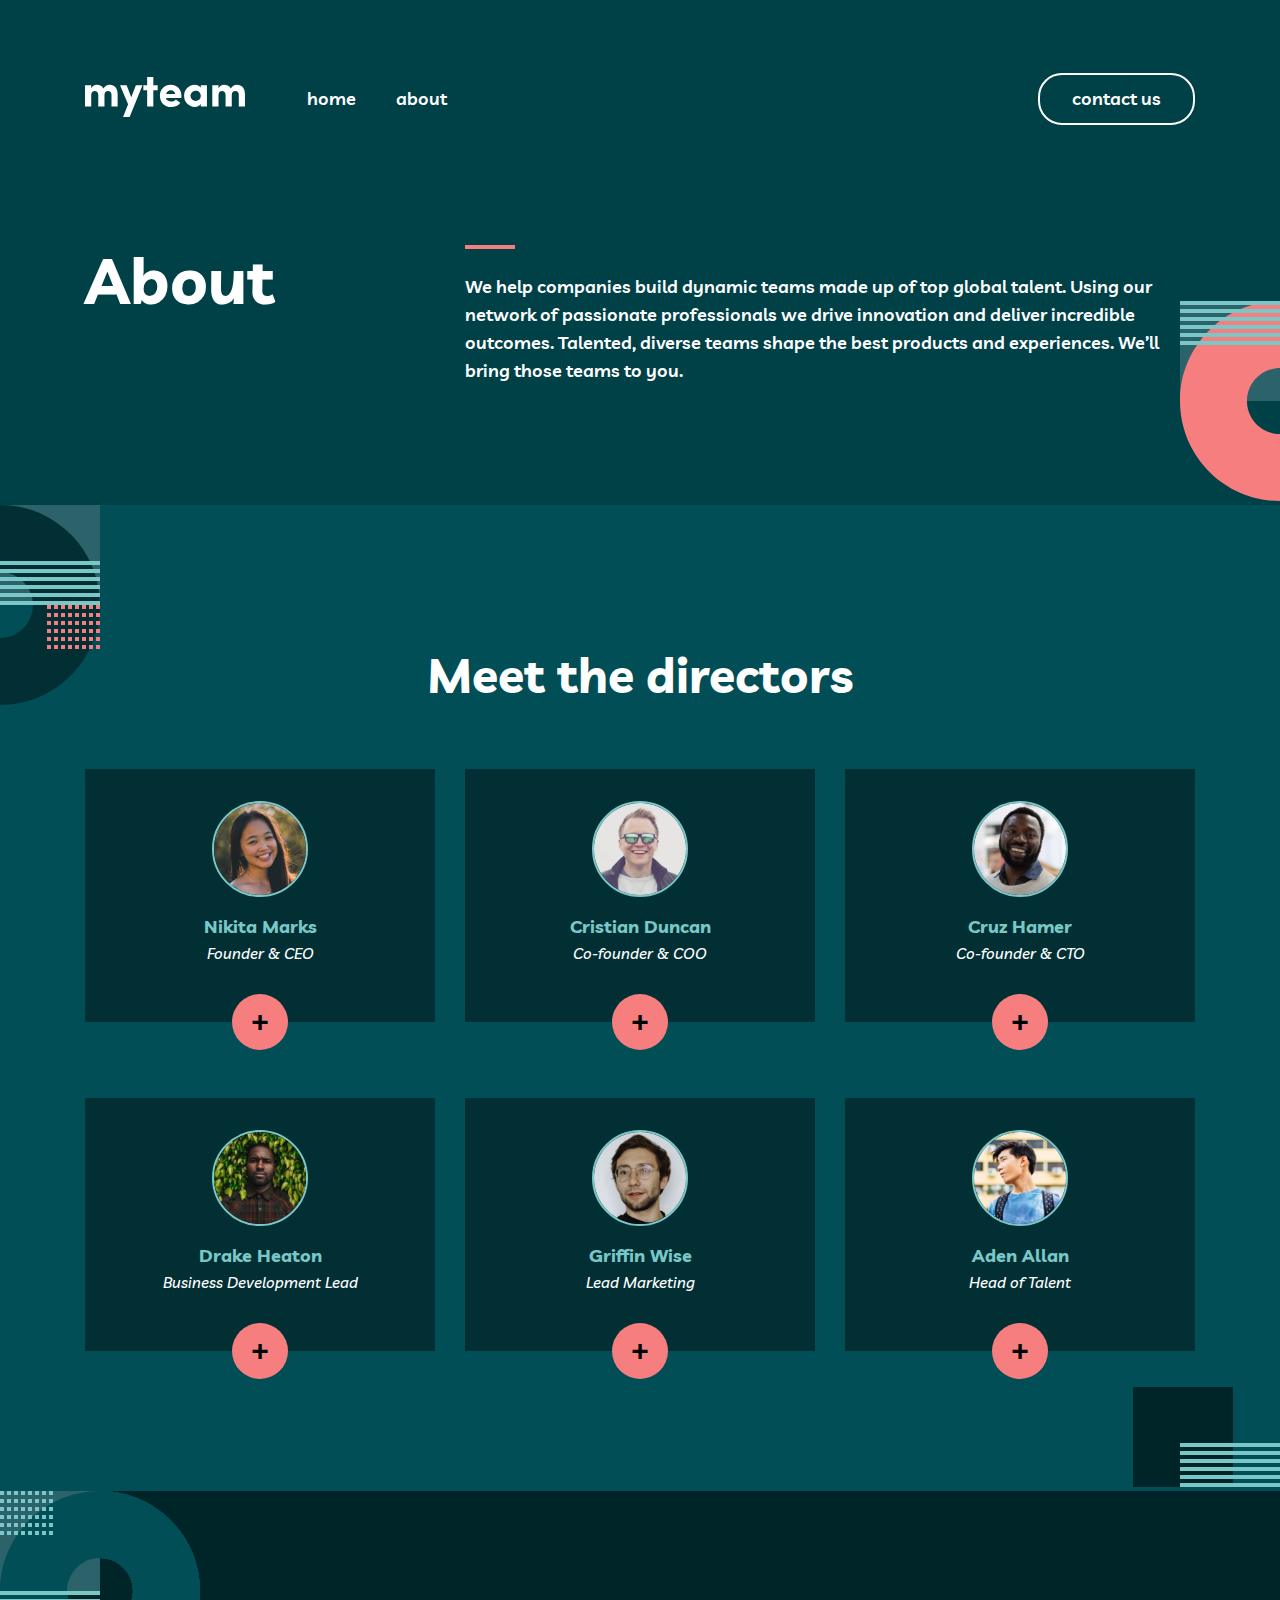
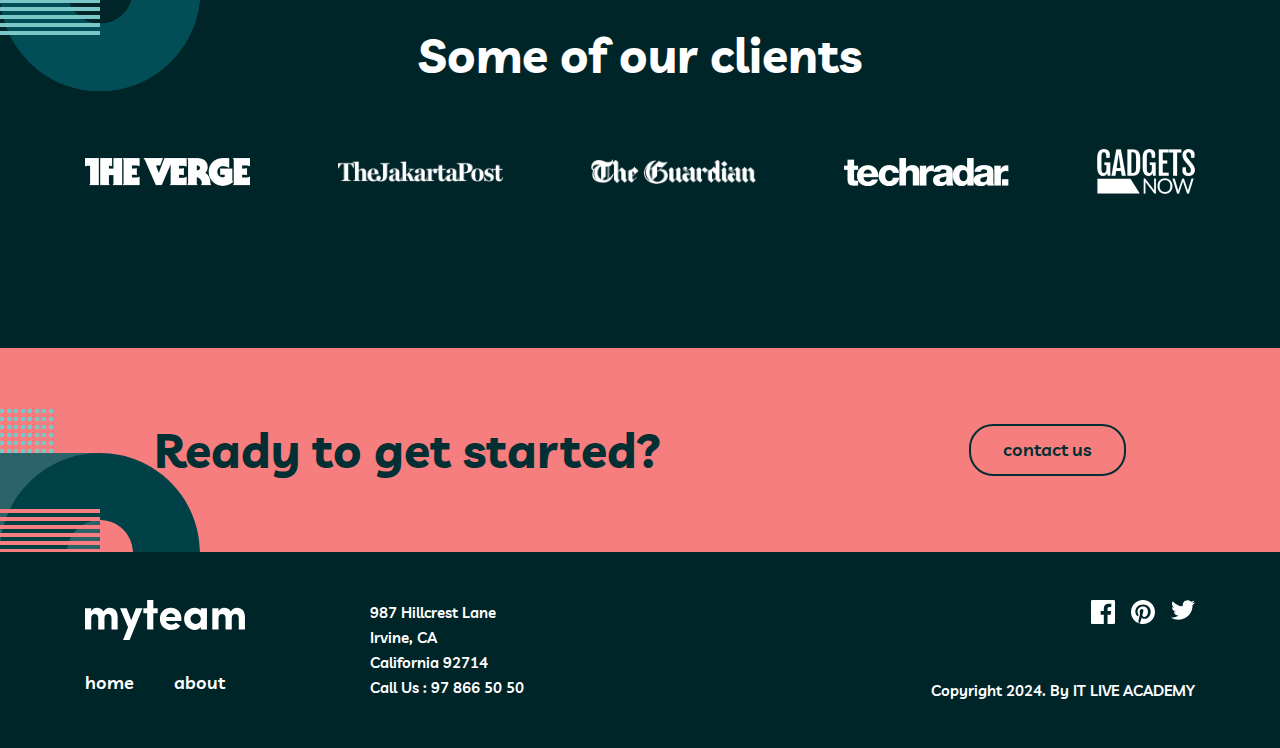
==== about.html @ 16554237 "first commit" ====
<!DOCTYPE html>
<html lang="en">
<head>
  <meta charset="UTF-8">
  <meta name="viewport" content="width=device-width, initial-scale=1.0">

  <link rel="icon" type="image/png" sizes="32x32" href="./img/favicon-32x32.png">
  <!-- link bootstrap  -->
  <link rel="stylesheet" href="./libs/bootstrap-5.2.3-dist/css/bootstrap.min.css">
  <title>About Page | myteam website </title>
    <!-- links main.css file -->
    <link rel="stylesheet" href="./css/main.css">
    <link rel="stylesheet" href="./css/madia.css">
</head>
<body>

     <!-- SITE-HEADER -->
  <div class="site-header-hero">
    <header class="site-header header">
      <div class="container d-flex">
        <a href="#!" class="site-header__logo logo">
          <img src="./img/logo.svg" alt="Site-logo" class="logo-image">
        </a>

        <div class="site-menu__bar">
          <sapn class="site-menu__line"></sapn>
        </div>

        <nav class="header-nav nav">
          <ul class="nav-list">
            <li class="nav-item">
              <a href="./index.html" class="nav-link">home</a>
            </li>
            <li class="nav-item">
              <a href="./about.html" class="nav-link">about</a>
            </li>
          </ul>
          <a href="./contact.html" class="site-header__link contact-us primary-btn">contact us</a>
        </nav>
      </div>
    </header>
    
   
  </div>
  <!-- SITE-HEADER -->

  <!-- about-section -->
  <section class="about">
    <div class="about-companies">
      <div class="container">
        <div class="about-content">
          <h1 class="about-title">About</h1>
          <p class="about-desc">We help companies build dynamic teams made up of top global talent. Using our network of passionate professionals we drive innovation and deliver incredible outcomes. Talented, diverse teams shape the best products and experiences. We’ll bring those teams to you.</p>
        </div>
      </div>
    </div>

    <div class="about-team team">
      <div class="container">
        <h2 class="team-title">Meet the directors</h2>
        <div class="team-cards">

          <div class="team-card">
            <div class="team-ava">
              <img src="./img/avatar-nikita.jpg" alt="Founder CEO" class="team-ava__image">
            </div>
            <h4 class="team-person__name">Nikita Marks</h4>
            <span class="team-person__job">Founder & CEO</span>
            <button class="team-about__more">+</button>

            <div class="team-card__content">
              <h4 class="team-person__name">Nikita Marks</h4>
              <p class="team-person__desc">“Empowered teams create truly amazing products. Set the north star and let them follow it.”</p>
              <ul class="team-person__social ">
                <a href="#!" class="social-link">
                  <svg xmlns="http://www.w3.org/2000/svg" width="24" height="20" viewBox="0 0 24 20" fill="none">
                    <path d="M24 2.309C23.117 2.701 22.168 2.965 21.172 3.084C22.189 2.475 22.97 1.51 23.337 0.36C22.386 0.924 21.332 1.334 20.21 1.555C19.313 0.598 18.032 0 16.616 0C13.437 0 11.101 2.966 11.819 6.045C7.728 5.84 4.1 3.88 1.671 0.901C0.381 3.114 1.002 6.009 3.194 7.475C2.388 7.449 1.628 7.228 0.965 6.859C0.911 9.14 2.546 11.274 4.914 11.749C4.221 11.937 3.462 11.981 2.69 11.833C3.316 13.789 5.134 15.212 7.29 15.252C5.22 16.875 2.612 17.6 0 17.292C2.179 18.689 4.768 19.504 7.548 19.504C16.69 19.504 21.855 11.783 21.543 4.858C22.505 4.163 23.34 3.296 24 2.309Z" fill="currentColor"/>
                    </svg>
                </a>
                <a href="#!" class="social-link">
                  <svg xmlns="http://www.w3.org/2000/svg" width="20" height="20" viewBox="0 0 20 20" fill="none">
                    <path fill-rule="evenodd" clip-rule="evenodd" d="M2 0H18C19.1 0 20 0.9 20 2V18C20 19.1 19.1 20 18 20H2C0.9 20 0 19.1 0 18V2C0 0.9 0.9 0 2 0ZM6 17V8H3V17H6ZM4.5 6.3C3.5 6.3 2.7 5.5 2.7 4.5C2.7 3.5 3.5 2.7 4.5 2.7C5.5 2.7 6.3 3.5 6.3 4.5C6.3 5.5 5.5 6.3 4.5 6.3ZM14 17H17V11.3C17 9.4 15.4 7.8 13.5 7.8C12.6 7.8 11.5 8.4 11 9.2V8H8V17H11V11.7C11 10.9 11.7 10.2 12.5 10.2C13.3 10.2 14 10.9 14 11.7V17Z" fill="currentColor"/>
                    </svg>
                </a>
              </ul>
            </div>
          </div>

          <div class="team-card">
            <div class="team-ava">
              <img src="./img/avatar-christian.jpg" alt="Co-founder & COO" class="team-ava__image">
            </div>
            <h4 class="team-person__name">Cristian Duncan</h4>
            <span class="team-person__job">Co-founder & COO</span>
            <button class="team-about__more">+</button>

            <div class="team-card__content">
              <h4 class="team-person__name">Cristian Duncan</h4>
              <p class="team-person__desc">“Empowered teams create truly amazing products. Set the north star and let them follow it.”</p>
              <ul class="team-person__social ">
                <a href="#!" class="social-link">
                  <svg xmlns="http://www.w3.org/2000/svg" width="24" height="20" viewBox="0 0 24 20" fill="none">
                    <path d="M24 2.309C23.117 2.701 22.168 2.965 21.172 3.084C22.189 2.475 22.97 1.51 23.337 0.36C22.386 0.924 21.332 1.334 20.21 1.555C19.313 0.598 18.032 0 16.616 0C13.437 0 11.101 2.966 11.819 6.045C7.728 5.84 4.1 3.88 1.671 0.901C0.381 3.114 1.002 6.009 3.194 7.475C2.388 7.449 1.628 7.228 0.965 6.859C0.911 9.14 2.546 11.274 4.914 11.749C4.221 11.937 3.462 11.981 2.69 11.833C3.316 13.789 5.134 15.212 7.29 15.252C5.22 16.875 2.612 17.6 0 17.292C2.179 18.689 4.768 19.504 7.548 19.504C16.69 19.504 21.855 11.783 21.543 4.858C22.505 4.163 23.34 3.296 24 2.309Z" fill="currentColor"/>
                    </svg>
                </a>
                <a href="#!" class="social-link">
                  <svg xmlns="http://www.w3.org/2000/svg" width="20" height="20" viewBox="0 0 20 20" fill="none">
                    <path fill-rule="evenodd" clip-rule="evenodd" d="M2 0H18C19.1 0 20 0.9 20 2V18C20 19.1 19.1 20 18 20H2C0.9 20 0 19.1 0 18V2C0 0.9 0.9 0 2 0ZM6 17V8H3V17H6ZM4.5 6.3C3.5 6.3 2.7 5.5 2.7 4.5C2.7 3.5 3.5 2.7 4.5 2.7C5.5 2.7 6.3 3.5 6.3 4.5C6.3 5.5 5.5 6.3 4.5 6.3ZM14 17H17V11.3C17 9.4 15.4 7.8 13.5 7.8C12.6 7.8 11.5 8.4 11 9.2V8H8V17H11V11.7C11 10.9 11.7 10.2 12.5 10.2C13.3 10.2 14 10.9 14 11.7V17Z" fill="currentColor"/>
                    </svg>
                </a>
              </ul>
            </div>
          </div>

          <div class="team-card">
            <div class="team-ava">
              <img src="./img/avatar-cruz.jpg" alt="Co-founder & CTO" class="team-ava__image">
            </div>
            <h4 class="team-person__name">Cruz Hamer</h4>
            <span class="team-person__job">Co-founder & CTO</span>
            <button class="team-about__more">+</button>

            <div class="team-card__content">
              <h4 class="team-person__name">Cruz Hamer</h4>
              <p class="team-person__desc">“Empowered teams create truly amazing products. Set the north star and let them follow it.”</p>
              <ul class="team-person__social">
                <a href="#!" class="social-link">
                  <svg xmlns="http://www.w3.org/2000/svg" width="24" height="20" viewBox="0 0 24 20" fill="none">
                    <path d="M24 2.309C23.117 2.701 22.168 2.965 21.172 3.084C22.189 2.475 22.97 1.51 23.337 0.36C22.386 0.924 21.332 1.334 20.21 1.555C19.313 0.598 18.032 0 16.616 0C13.437 0 11.101 2.966 11.819 6.045C7.728 5.84 4.1 3.88 1.671 0.901C0.381 3.114 1.002 6.009 3.194 7.475C2.388 7.449 1.628 7.228 0.965 6.859C0.911 9.14 2.546 11.274 4.914 11.749C4.221 11.937 3.462 11.981 2.69 11.833C3.316 13.789 5.134 15.212 7.29 15.252C5.22 16.875 2.612 17.6 0 17.292C2.179 18.689 4.768 19.504 7.548 19.504C16.69 19.504 21.855 11.783 21.543 4.858C22.505 4.163 23.34 3.296 24 2.309Z" fill="currentColor"/>
                    </svg>
                </a>
                <a href="#!" class="social-link">
                  <svg xmlns="http://www.w3.org/2000/svg" width="20" height="20" viewBox="0 0 20 20" fill="none">
                    <path fill-rule="evenodd" clip-rule="evenodd" d="M2 0H18C19.1 0 20 0.9 20 2V18C20 19.1 19.1 20 18 20H2C0.9 20 0 19.1 0 18V2C0 0.9 0.9 0 2 0ZM6 17V8H3V17H6ZM4.5 6.3C3.5 6.3 2.7 5.5 2.7 4.5C2.7 3.5 3.5 2.7 4.5 2.7C5.5 2.7 6.3 3.5 6.3 4.5C6.3 5.5 5.5 6.3 4.5 6.3ZM14 17H17V11.3C17 9.4 15.4 7.8 13.5 7.8C12.6 7.8 11.5 8.4 11 9.2V8H8V17H11V11.7C11 10.9 11.7 10.2 12.5 10.2C13.3 10.2 14 10.9 14 11.7V17Z" fill="currentColor"/>
                    </svg>
                </a>
              </ul>
            </div>
          </div>

          <div class="team-card">
            <div class="team-ava">
              <img src="./img/avatar-drake.jpg" alt="Business Development Lead" class="team-ava__image">
            </div>
            <h4 class="team-person__name">Drake Heaton</h4>
            <span class="team-person__job">Business Development Lead</span>
            <button class="team-about__more">+</button>

            <div class="team-card__content">
              <h4 class="team-person__name">Drake Heaton</h4>
              <p class="team-person__desc">“Empowered teams create truly amazing products. Set the north star and let them follow it.”</p>
              <ul class="team-person__social ">
                <a href="#!" class="social-link">
                  <svg xmlns="http://www.w3.org/2000/svg" width="24" height="20" viewBox="0 0 24 20" fill="none">
                    <path d="M24 2.309C23.117 2.701 22.168 2.965 21.172 3.084C22.189 2.475 22.97 1.51 23.337 0.36C22.386 0.924 21.332 1.334 20.21 1.555C19.313 0.598 18.032 0 16.616 0C13.437 0 11.101 2.966 11.819 6.045C7.728 5.84 4.1 3.88 1.671 0.901C0.381 3.114 1.002 6.009 3.194 7.475C2.388 7.449 1.628 7.228 0.965 6.859C0.911 9.14 2.546 11.274 4.914 11.749C4.221 11.937 3.462 11.981 2.69 11.833C3.316 13.789 5.134 15.212 7.29 15.252C5.22 16.875 2.612 17.6 0 17.292C2.179 18.689 4.768 19.504 7.548 19.504C16.69 19.504 21.855 11.783 21.543 4.858C22.505 4.163 23.34 3.296 24 2.309Z" fill="currentColor"/>
                    </svg>
                </a>
                <a href="#!" class="social-link">
                  <svg xmlns="http://www.w3.org/2000/svg" width="20" height="20" viewBox="0 0 20 20" fill="none">
                    <path fill-rule="evenodd" clip-rule="evenodd" d="M2 0H18C19.1 0 20 0.9 20 2V18C20 19.1 19.1 20 18 20H2C0.9 20 0 19.1 0 18V2C0 0.9 0.9 0 2 0ZM6 17V8H3V17H6ZM4.5 6.3C3.5 6.3 2.7 5.5 2.7 4.5C2.7 3.5 3.5 2.7 4.5 2.7C5.5 2.7 6.3 3.5 6.3 4.5C6.3 5.5 5.5 6.3 4.5 6.3ZM14 17H17V11.3C17 9.4 15.4 7.8 13.5 7.8C12.6 7.8 11.5 8.4 11 9.2V8H8V17H11V11.7C11 10.9 11.7 10.2 12.5 10.2C13.3 10.2 14 10.9 14 11.7V17Z" fill="currentColor"/>
                    </svg>
                </a>
              </ul>
            </div>
          </div>

          <div class="team-card">
            <div class="team-ava">
              <img src="./img/avatar-griffin.jpg" alt="Lead Marketing" class="team-ava__image">
            </div>
            <h4 class="team-person__name">Griffin Wise</h4>
            <span class="team-person__job">Lead Marketing</span>
            <button class="team-about__more">+</button>

            <div class="team-card__content">
              <h4 class="team-person__name">Griffin Wise</h4>
              <p class="team-person__desc">“Empowered teams create truly amazing products. Set the north star and let them follow it.”</p>
              <ul class="team-person__social ">
                <a href="#!" class="social-link">
                  <svg xmlns="http://www.w3.org/2000/svg" width="24" height="20" viewBox="0 0 24 20" fill="none">
                    <path d="M24 2.309C23.117 2.701 22.168 2.965 21.172 3.084C22.189 2.475 22.97 1.51 23.337 0.36C22.386 0.924 21.332 1.334 20.21 1.555C19.313 0.598 18.032 0 16.616 0C13.437 0 11.101 2.966 11.819 6.045C7.728 5.84 4.1 3.88 1.671 0.901C0.381 3.114 1.002 6.009 3.194 7.475C2.388 7.449 1.628 7.228 0.965 6.859C0.911 9.14 2.546 11.274 4.914 11.749C4.221 11.937 3.462 11.981 2.69 11.833C3.316 13.789 5.134 15.212 7.29 15.252C5.22 16.875 2.612 17.6 0 17.292C2.179 18.689 4.768 19.504 7.548 19.504C16.69 19.504 21.855 11.783 21.543 4.858C22.505 4.163 23.34 3.296 24 2.309Z" fill="currentColor"/>
                    </svg>
                </a>
                <a href="#!" class="social-link">
                  <svg xmlns="http://www.w3.org/2000/svg" width="20" height="20" viewBox="0 0 20 20" fill="none">
                    <path fill-rule="evenodd" clip-rule="evenodd" d="M2 0H18C19.1 0 20 0.9 20 2V18C20 19.1 19.1 20 18 20H2C0.9 20 0 19.1 0 18V2C0 0.9 0.9 0 2 0ZM6 17V8H3V17H6ZM4.5 6.3C3.5 6.3 2.7 5.5 2.7 4.5C2.7 3.5 3.5 2.7 4.5 2.7C5.5 2.7 6.3 3.5 6.3 4.5C6.3 5.5 5.5 6.3 4.5 6.3ZM14 17H17V11.3C17 9.4 15.4 7.8 13.5 7.8C12.6 7.8 11.5 8.4 11 9.2V8H8V17H11V11.7C11 10.9 11.7 10.2 12.5 10.2C13.3 10.2 14 10.9 14 11.7V17Z" fill="currentColor"/>
                    </svg>
                </a>
              </ul>
            </div>
          </div>

          <div class="team-card">
            <div class="team-ava">
              <img src="./img/avatar-aden.jpg" alt="Head of Talent" class="team-ava__image">
            </div>
            <h4 class="team-person__name">Aden Allan</h4>
            <span class="team-person__job">Head of Talent</span>
            <button class="team-about__more">+</button>

            <div class="team-card__content">
              <h4 class="team-person__name">Aden Allan</h4>
              <p class="team-person__desc">“Empowered teams create truly amazing products. Set the north star and let them follow it.”</p>
              <ul class="team-person__social">
                <a href="#!" class="social-link">
                  <svg xmlns="http://www.w3.org/2000/svg" width="24" height="20" viewBox="0 0 24 20" fill="none">
                    <path d="M24 2.309C23.117 2.701 22.168 2.965 21.172 3.084C22.189 2.475 22.97 1.51 23.337 0.36C22.386 0.924 21.332 1.334 20.21 1.555C19.313 0.598 18.032 0 16.616 0C13.437 0 11.101 2.966 11.819 6.045C7.728 5.84 4.1 3.88 1.671 0.901C0.381 3.114 1.002 6.009 3.194 7.475C2.388 7.449 1.628 7.228 0.965 6.859C0.911 9.14 2.546 11.274 4.914 11.749C4.221 11.937 3.462 11.981 2.69 11.833C3.316 13.789 5.134 15.212 7.29 15.252C5.22 16.875 2.612 17.6 0 17.292C2.179 18.689 4.768 19.504 7.548 19.504C16.69 19.504 21.855 11.783 21.543 4.858C22.505 4.163 23.34 3.296 24 2.309Z" fill="currentColor"/>
                    </svg>
                </a>
                <a href="#!" class="social-link">
                  <svg xmlns="http://www.w3.org/2000/svg" width="20" height="20" viewBox="0 0 20 20" fill="none">
                    <path fill-rule="evenodd" clip-rule="evenodd" d="M2 0H18C19.1 0 20 0.9 20 2V18C20 19.1 19.1 20 18 20H2C0.9 20 0 19.1 0 18V2C0 0.9 0.9 0 2 0ZM6 17V8H3V17H6ZM4.5 6.3C3.5 6.3 2.7 5.5 2.7 4.5C2.7 3.5 3.5 2.7 4.5 2.7C5.5 2.7 6.3 3.5 6.3 4.5C6.3 5.5 5.5 6.3 4.5 6.3ZM14 17H17V11.3C17 9.4 15.4 7.8 13.5 7.8C12.6 7.8 11.5 8.4 11 9.2V8H8V17H11V11.7C11 10.9 11.7 10.2 12.5 10.2C13.3 10.2 14 10.9 14 11.7V17Z" fill="currentColor"/>
                    </svg>
                </a>
              </ul>
            </div>
          </div>


          
        </div>
      </div>
    </div>

    <!-- our clients -->
    <div class="clients">
      <div class="container">
        <h2 class="our-client__title">Some of our clients</h2>
        <div class="client-items">
          <a href="#!" class="client-logo__link">
            <img src="./img/logo-the-verge.png" alt="the-verge image" class="client-logo">
          </a>
          <a href="#!" class="client-logo__link">
            <img src="./img/logo-jakarta-post.png" alt="the-jakarta image" class="client-logo">
          </a>
          <a href="#!" class="client-logo__link">
            <img src="./img/logo-the-guardian.png" alt="the-guardian image" class="client-logo">
          </a>
          <a href="#!" class="client-logo__link">
            <img src="./img/logo-tech-radar.png" alt="the-radar image" class="client-logo">
          </a>
          <a href="#!" class="client-logo__link">
            <img src="./img/logo-gadgets-now.png" style="height: 45px;" alt="the-gadgets image" class="client-logo">
          </a>
        </div>
        
      </div>
    </div>
     <!-- our clients -->

       <!-- contact -->
    <div class="contact">
      <div class="contact-content">
        <h3 class="contact-title">Ready to get started?</h3>
        <a href="./contact.html" class="contact-btn primary-btn">contact us</a>
      </div>
    </div>
    <!-- contact -->
  </section>


    <!-- about-section -->

     <!-- SITE-FOOTER -->
  <footer class="site-footer">
    <div class="container">
      <div class="footer-info">
        <div class="footer-menu">
         <div class="footer-menu__list">
          <a href="" class="footer-logo logo">
            <img src="./img/logo.svg" alt="Site logo" class="footer-logo__image">
          </a>
          <ul class="nav-list">
            <li class="nav-item">
              <a href="#!" class="nav-link">home</a>
            </li>
            <li class="nav-item">
              <a href="#!" class="nav-link">about</a>
            </li>
          </ul>
         </div>
         <p class="footer-contact">
          987  Hillcrest Lane <br>Irvine, CA <br>California 92714 <br> 
          <a href="998979665050" class="footer-contact__phone">Call Us : 97 866 50 50</a>
         </p>
        </div>
        <div class="footer-social social">
          <ul class="social-list">
            <a href="#!" class="social-link">
              <svg xmlns="http://www.w3.org/2000/svg" width="24" height="24" viewBox="0 0 24 24" fill="none">
                <path d="M22.675 0H1.325C0.593 0 0 0.593 0 1.325V22.676C0 23.407 0.593 24 1.325 24H12.82V14.706H9.692V11.084H12.82V8.413C12.82 5.313 14.713 3.625 17.479 3.625C18.804 3.625 19.942 3.724 20.274 3.768V7.008L18.356 7.009C16.852 7.009 16.561 7.724 16.561 8.772V11.085H20.148L19.681 14.707H16.561V24H22.677C23.407 24 24 23.407 24 22.675V1.325C24 0.593 23.407 0 22.675 0Z" fill="currentColor"/>
                </svg>
            </a>
            <a href="#!" class="social-link">
              <svg xmlns="http://www.w3.org/2000/svg" width="24" height="24" viewBox="0 0 24 24" fill="none">
                <path d="M12 0C5.373 0 0 5.372 0 12C0 17.084 3.163 21.426 7.627 23.174C7.522 22.225 7.427 20.769 7.669 19.733C7.887 18.796 9.076 13.768 9.076 13.768C9.076 13.768 8.717 13.049 8.717 11.986C8.717 10.318 9.684 9.072 10.888 9.072C11.911 9.072 12.406 9.841 12.406 10.762C12.406 11.791 11.751 13.33 11.412 14.757C11.129 15.951 12.011 16.926 13.189 16.926C15.322 16.926 16.961 14.677 16.961 11.431C16.961 8.558 14.897 6.549 11.949 6.549C8.535 6.549 6.531 9.11 6.531 11.756C6.531 12.787 6.928 13.894 7.424 14.494C7.522 14.613 7.536 14.718 7.507 14.839L7.174 16.199C7.121 16.419 7 16.466 6.772 16.36C5.273 15.662 4.336 13.471 4.336 11.711C4.336 7.926 7.086 4.449 12.265 4.449C16.428 4.449 19.663 7.416 19.663 11.38C19.663 15.516 17.056 18.844 13.436 18.844C12.22 18.844 11.077 18.213 10.686 17.466L9.938 20.319C9.667 21.362 8.936 22.669 8.446 23.465C9.57 23.812 10.763 24 12 24C18.627 24 24 18.627 24 12C24 5.372 18.627 0 12 0Z" fill="currentColor"/>
                </svg>
            </a>
            <a href="#!" class="social-link">
              <svg xmlns="http://www.w3.org/2000/svg" width="24" height="20" viewBox="0 0 24 20" fill="none">
                <path d="M24 2.55699C23.117 2.94899 22.168 3.21299 21.172 3.33199C22.189 2.72299 22.97 1.75799 23.337 0.607986C22.386 1.17199 21.332 1.58199 20.21 1.80299C19.313 0.845986 18.032 0.247986 16.616 0.247986C13.437 0.247986 11.101 3.21399 11.819 6.29299C7.728 6.08799 4.1 4.12799 1.671 1.14899C0.381 3.36199 1.002 6.25699 3.194 7.72299C2.388 7.69699 1.628 7.47599 0.965 7.10699C0.911 9.38799 2.546 11.522 4.914 11.997C4.221 12.185 3.462 12.229 2.69 12.081C3.316 14.037 5.134 15.46 7.29 15.5C5.22 17.123 2.612 17.848 0 17.54C2.179 18.937 4.768 19.752 7.548 19.752C16.69 19.752 21.855 12.031 21.543 5.10599C22.505 4.41099 23.34 3.54399 24 2.55699Z" fill="currentColor"/>
                </svg>
            </a>
          </ul>
          <p class="footer-text">
            Copyright 2024. By IT LIVE ACADEMY
          </p>
        </div>

      </div>
    </div>
  </footer>
  <!-- SITE-FOOTER -->
  

  <!-- <script src="./libs/bootstrap-5.2.3-dist/js/bootstrap.bundle.min.js"></script> -->
</body>
</html>
---- css/main.css ----
@import url(./fonts.css);


/* CUSTOM PROPS */

:root {
    --Midnight-Green:#014E56;
    --Light-Coral:#F67E7E;
    --White:  #fff;
    --Rapture-Blue: #79C8C7;
    --Police-Blue: #2C6269;
    --Deep-Jungle-Green:#004047;
    --Sacramento-State-Green:#012F34;
    --Dark-Green:#002529;
    --Levvic-font: "Livvic"
}

/* GLOBAL STYLES */
* {
    margin: 0;
    padding: 0;
    box-sizing: border-box;
}

a {
    text-decoration: none;
}

ul {
    list-style: none;
}


/* CONTAINER */
.container {
    max-width: 1158px;
    width: 100%;
    padding-left: 24px;
    padding-right: 24px;
    margin: auto;
}

/* BODY */

body {
    background-color: var(--Deep-Jungle-Green);
    font-family: var(--Levvic-font);
}


/* d-flex */
.d-flex {
    display: flex;
    justify-content: space-between;
    align-items: center;

}
/* ALL-BTN */

.primary-btn {
    display: block;
    padding: 10px 32px;
    border-radius: 24px;
    border: 2px solid var(--White);
    text-align: center;
    font-family: var(--Levvic-font);
    font-weight: 600;
    line-height: 28px;
    font-size: 18px;
    background-color: transparent;
    width: max-content;
    color: var(--White);
    transition: .4s;
}

.primary-btn:hover {
    background-color: var(--White);
    color: var(--Dark-Green);
    cursor: pointer;
}

.primary-btn:active {
    opacity: 0.25;
    background-color: transparent;
    color: var(--White);
}


.secondary-btn {
    display: block;
    padding: 10px 32px;
    border-radius: 24px;
    border: 2px solid var(--White);
    text-align: center;
    font-family: var(--Levvic-font);
    font-weight: 600;
    line-height: 28px;
    font-size: 18px;
    background-color: var(--White);
    width: max-content;
    color: var(--Dark-Green);
    transition: .4s;
}

.secondary-btn:hover{
    background-color: var(--Rapture-Blue);
    border: 2px solid var(--Rapture-Blue);

}

.secondary-btn:active {
    opacity: 0.25;
    background-color: var(--White);
    color: var(--Dark-Green);
}

/* SITE-HEADER */

.site-header {
    padding-top: 73px;
}

.nav {
    width: 80%;
    display: flex;
    align-items: center;
    column-gap: 80px;
    justify-content: space-between;
}

.logo {
    display: block;
}

.logo-image {
    width: 160px;
    height: 40px;
    object-fit: cover;
}

.nav-list {
    display: flex;
    column-gap: 40px;
}

.nav-link {
    color: var(--White);
    font-size: 18px;
    font-weight: 600;
    line-height: 28px;
    transition: .4s;
}

.nav-link:hover {
    color: var(--Light-Coral);
    cursor: pointer;

}

/* SITE-HEADER */

/* SITE-HERO */

.site-hero {
    display: flex;
    align-items: center;
    height: 100vh;
    position: relative;
}

.site-hero__title {
    max-width: 635px;
    width: 100%;
    font-size: 100px;
    font-weight: 700;
    line-height: 100px;
    color: var(--White);
}

.site-hero__span {
    color: var(--Light-Coral);
}

.site-hero__desc {
    max-width: 445px;
    width: 100%;
    color: var(--White);
    font-size: 18px;
    font-weight: 600;
    line-height: 28px;
}


.site-hero__bottom-img {
    position: absolute;
    bottom: 0;
    object-fit: cover;
    
}

.site-hero__desc::before {
    content: "";
    display: block;
    width: 50px;
    height: 4px;
    background-color: var(--Rapture-Blue);
    margin-bottom: 79px;
}

.site-hero__content::before {
    content: url(../img/Group\ 8.png);
    position: absolute;
    left: -10px;
}

/* OFFER SECTION */

.offer {
    background-color: var(--Dark-Green);
    padding-top: 198px;
    padding-bottom: 198px;
    position: relative;
    overflow: hidden;
}
.offer::after{
    content: url(../img/bg-pattern-home-3.svg);
    position: absolute;
    right: -100px;
    bottom: 0;
}

.offer-content {
    display: flex;
    justify-content: space-between;
}
.offer-title {
    max-width: 445px;
    width: 100%;
    font-size: 48px;
    font-weight: 700;
    line-height: 48px;
    color: var(--White);
    position: relative;
    
}
.offer-title::before{
    content: "";
    display: block;
    width: 50px;
    height: 4px;
    background-color: var(--Light-Coral);
    position: absolute;
    top: -54px;
    
   
}
.offer-content__service {
}
.offer-bulid {
    display: flex;
    flex-direction: column;
    row-gap: 32px;
}
.offer-bulid__item {
    display: flex;
    column-gap: 23px;
    align-items: center;
   
}
.offer-bulid__desc {
    display: flex;
    flex-direction: column;
    row-gap: 16px;
}
.offer-bulid__title {
    color: var(--Light-Coral);
    font-size: 18px;
    font-weight: 700;
    line-height: 28px;
}
.offer-bulid__text {
    max-width: 445px;
    width: 100%;
    font-size: 15px;
    font-weight: 600;
    line-height: 25px;
    opacity: .8s;
    color: var(--White);
}

/* OFFER SECTION */


/* DELIVERY SECTION */

.delivery {
    padding-top: 140px;
    padding-bottom: 140px;
    position: relative;
}
.delivery::before{
    content: url(../img/bg-pattern-home-4-about-3.svg);
    position: absolute;
    top: 0;
}
.delivery::after {
    content: url(../img/bg-pattern-home-5.svg);
    position: absolute;
    bottom: 0;
    right: 0;
}

.delivery-content {
    display: flex;
    flex-direction: column;
    row-gap: 56px;    
}
.devlivery-title {
    max-width: 932px;
    width: 100%;
    text-align: center;
    font-size: 48px;
    font-weight: 700;
    line-height:48px ;
    color: var(--White);
    margin: auto;
}

.devlivery-title::after {
    content: " success stories.";
    color: var(--Rapture-Blue);
}
.delivery-cards {
    display: flex;
    column-gap: 30px;
}
.delivery-card {
    max-width: 350px;
    width: 100%;
    text-align: center;

}
.delivery-card__desc {
    color: var(--White);
    font-size: 15px;
    font-weight: 600;
    line-height: 25px; 
    display: flex;
    flex-direction: column;
    align-items: center;
   position: relative;
}

.delivery-card__desc::before{
    content: url(../img/icon-quotes.svg);
    position: absolute;
    top: -30%;
    text-align: center;
    z-index: -1;
    
  
}
.delivery-card__body {
    margin-top: 24px;
    margin-bottom: 32px;
}
.delivery-card__name {
    color: var(--Rapture-Blue);
    font-size: 18px;
    font-weight: 700;
    line-height: 28px;
}
.delivery-card__jobs {
    font-size: 13px;
    font-weight: 500;
    line-height: 18px;
    color: var(--White);
    font-style: italic;
}
.delivery-card__ava {
    width: 62px;
    height: 62px;
    border-radius: 50%;
    overflow: hidden;
    border: 2px solid #C4FFFE;
    margin: auto;

}
.delivery-card__ava-image {
    width: 100%;
    height: 100%;
    border-radius: 50%;
    object-fit: cover;
}

/* DELIVERY SECTION */

/* CONTACT SECTION */

.contact {
    background-color: var(--Light-Coral);
    padding-top: 76px;
    padding-bottom: 76px;
    position: relative;
    overflow: hidden;
}
.contact::before{
    content: url(../img/bg-pattern-home-6-about-5.svg);
    position: absolute;
    bottom: -5px;
}
.contact-content {
    display: flex;
   justify-content: space-around;
   align-items: center;
}
.contact-title {
    font-size: 48px;
    font-weight: 700;
    line-height: 48px;
    color: var(--Sacramento-State-Green);
}
.contact-btn {
    border: 2px solid var(--Sacramento-State-Green);
    color: var(--Sacramento-State-Green);
}
.contact-btn:hover {
    background-color: var(--Sacramento-State-Green);
    color: var(--White);
}
.primary-btn {
}

/* CONTACT SECTION */

/* ABOUT PAGE */
/* ABOUT COMPANIES */

.about-companies {
    padding-top:120px ;
    padding-bottom: 120px;
    position: relative;
    overflow: hidden;
}
.about-companies::after{
    content: url(../img/bg-pattern-about-1-mobile-nav-1.svg);
    position: absolute;
    right: -100px;
    bottom: 0;
}
.about-content {
    display: flex;
    justify-content: space-between;
}
.about-title {
    color: var(--White);
    font-size: 64px;
    font-weight: 700;
    line-height: 70px;
}
.about-desc {
    max-width: 730px;
    width: 100%;
    font-size: 18px;
    font-weight: 600;
    line-height: 28px;
    color: var(--White);
    display: flex;
    flex-direction: column;
    row-gap: 24px;

}

.about-desc::before{
    content: "";
    display: block;
    width: 50px;
    height: 4px;
    background-color: var(--Light-Coral);
}

/* ABOUT COMPANIES */

/* ABOUT TEAM */

.team {
    padding-top: 140px;
    padding-bottom: 140px;
    background-color: var(--Midnight-Green);
    position: relative;
    overflow: hidden;
}
.team::before {
    content: url(../img/bg-pattern-about-2-contact-1.svg);
    position: absolute;
    top: 0;
    left: -100px;
}

.team::after{
    content: url(../img/bg-pattern-home-4-about-3.svg);
    position: absolute;
    bottom: 0;
    right: 0;
}

.team-title {
    color: var(--White);
    font-size: 48px;
    font-weight: 700;
    text-align: center;
    margin-bottom: 64px
   
}
.team-cards {
    display: flex;
    flex-wrap: wrap;
    column-gap: 30px;
    row-gap: 76px;

}
.team-card {
    max-width: 350px;
    width: 100%;
    height: 253px;
    background-color: var(--Sacramento-State-Green);
    padding: 32px 24px 0;
    display: flex;
    flex-direction: column;
    position: relative;
    align-items: center;
}
.team-ava {
    width: 96px;
    height: 96px;
    border-radius: 50%;
    border: 2px solid var(--Rapture-Blue);
    overflow: hidden;
    margin-bottom: 16px;
}
.team-ava__image {
    width: 100%;
    height: 100%;
    object-fit: cover;
}
.team-person__name {
    color: var(--Rapture-Blue);
    font-size: 18px;
    font-weight: 700;
    line-height: 28px;
  
}
.team-person__job {
    color: var(--White);
    font-size: 15px;
    font-weight: 500;
    line-height: 25px;
    font-style: italic;
}
.team-about__more {
    width: 56px;
    height: 56px;
    background-color: var(--Light-Coral);
    border-radius: 50%;
    border: unset;
    font-size: 30px;
    font-weight: 700;
    position: absolute;
    bottom: -28px;
    transition: .4s;
}
.team-about__more:hover{
    cursor: pointer;
    background-color: var(--Rapture-Blue);

}

.team-about__more:hover ~ .team-card__content {
    transform: scale(1);
}
.team-card__content {
    width: 100%;
    height: 100%;
    background-color: var(--Dark-Green);
    position: absolute;
    top: 0;
    left: 0;
    text-align: center;
    padding-top: 35px;
    padding-left: 24px;
    padding-right: 24px;
    transform: scale(0); 
    transition: .5s;

}
.team-person__desc {
    margin-top: 8px;
    margin-bottom: 24px;
    color: var(--White);
    font-size: 15px;
    font-weight: 600;
    line-height: 25px;
}
.team-person__social {
    display: flex;
    column-gap: 16px;
    justify-content: center;
}

.social-link {
}

/* ABOUT TEAM */

/* ABOUT CLIENT */
.clients {
    padding-top: 140px;
    padding-bottom: 150px;
    background-color: var(--Dark-Green);
    position: relative;
}
.clients ::before {
    content: url(../img/bg-pattern-about-4.svg);
    position: absolute;
    top: 0;
    left: 0;
}

.our-client__title {
    text-align: center;
    color: var(--White);
    font-size: 48px;
    font-weight: 700;
    line-height: 48px;
    margin-bottom: 70px;
}
.client-items {
    display: flex;
    align-items: center;
    justify-content: space-between;
}
.client-logo__link {
    display: block;
}
.client-logo {
    max-width: 165px;
    width: 100%;
    height: auto;
}
/* ABOUT CLIENT */

/* ABOUT PAGE */

/* CONTACT PAGE */
.contact-page {
    padding-top: 130px;
    padding-bottom: 128px;
    position: relative;
    overflow: hidden;
}
.contact-page::before {
    content: url(../img/bg-pattern-about-2-contact-1.svg);
    position: absolute;
    top: 20%;
    left: -100px;
}
.contact-page::after {
    content: url(../img/bg-pattern-contact-2.svg);
    position: absolute;
    right: -115px;
    bottom: 0;
}
.contact-page__inner {
    display: flex;
    justify-content: space-between;
    align-items: center;
}
.contact-page__desc {
    max-width: 540px;
    width: 100%;
}
.contact-page__headline {
    color: var(--White);
    font-size: 64px;
    font-weight: 700;
}
.contact-page__ask {
    color: var(--Light-Coral);
    font-size: 32px;
    font-weight: 700;
    line-height: 48px;
    margin-top: 16px;
    margin-bottom: 32px;
}

.contact-page__user--item {
    display: flex;
    column-gap: 23px;
    align-items: center;
    margin-bottom: 8px;
}
.contact-page__text {
    color: var(--White);
    font-size: 18px;
    font-weight: 700;
    line-height: 28px;
}
.contact-page__form {
    max-width: 540px;
    width: 100%;
}
.form-group {
    display: flex;
    flex-direction: column;
    row-gap: 24px;
}
.form-control {
    background-color: transparent;
    border: unset;  
    padding-left: 14px;
    padding-bottom: 17px;
    width: 100%;
    border-bottom: 1px solid var(--White);
}
.form-control:focus {
    outline: unset;
}
.form-control::placeholder {
    text-transform: capitalize;
    font-size: 15px;
    font-weight: 600;
    line-height: 25px;
    letter-spacing: -0.115px;
    opacity: .6;
    color: var(--White);
}
.form-control:focus::placeholder {
  opacity: 1;
}

/* CONTACT PAGE */


/*SITE FOOTER  */

.site-footer {
    background-color: var(--Dark-Green);
    padding-top: 48px;
    padding-bottom: 48px;
}

.footer-info {
    display: flex;
    justify-content: space-between;
}
.footer-menu {
    display: flex;
    column-gap: 125px;
}
.footer-menu__list {
    display: flex;
    flex-direction: column;
    row-gap: 25px;
}

.footer-log__image {
}

.footer-contact {
    color: var(--White);
    font-size:15px;
    font-weight: 600;
    line-height: 25px;
    opacity: .6s;
}
.footer-contact__phone {
    color: var(--White);
}
.footer-social {
}
.social {
   text-align: end;
   display: flex;
   flex-direction: column;
   justify-content: space-between;
}
.social-list {
    display: flex;
    column-gap: 16px;
    justify-content: flex-end;
}
.footer-text {
    font-size: 15px;
    font-weight: 600;
    color: var(--White);
    opacity: 0.6s;
}

.social-link {
    color: var(--White);
    transition: .4s;
}
.social-link:hover {
    color: var(--Light-Coral);
}

/*SITE FOOTER  */
---- css/madia.css ----
@media only screen and (max-width: 768px) {
    .site-header {
        padding-top: 64px;
    }

    .logo {
        margin-right: 48px;
    }

    .container {
        padding-left: 40px;
        padding-right: 40px;
    }

    .site-hero__content {
        display: flex;
        flex-direction: column;
        text-align: center;
        row-gap: 24px;
    }

    .site-hero__content::before {
        display: none;
    }

    .site-hero__title {
        font-size: 64px;
        line-height: 56px;
        margin-top: 100px;
    }

    .site-hero__desc {
        max-width: 457px;
        width: 100%;
        font-size: 15px;
        font-weight: 600;
        line-height: 28px;

    }

    .site-hero__desc::before {
        display: none;
    }

    .site-hero__bottom-img {
        position: unset;
    }

    .site-hero__text {
        display: flex;
        flex-direction: column;
        row-gap: 100px;
    }

    /* OFFER SECTION */
    .offer {
        padding-top: 136px;
        padding-bottom: 136px;
    }

    .offer::after {
        top: 0;
    }

    .offer-content {
        max-width: 573px;
        width: 100%;
        margin: auto;
        flex-wrap: wrap;
        row-gap: 64px;
    }

    .offer-title {
        font-size: 32px;
        line-height: 32px;
    }

    .offer-bulid__text {
        max-width: 478px;
        width: 100%;
    }

    /* OFFER SECTION */

    /* DELIVERY SECTION */

    .delivery-content {
        max-width: 573px;
        width: 100%;
        margin: auto;
        display: flex;
        flex-direction: column;
        row-gap: 84px;
    }

    .delivery {
        padding-top: 100px;
        padding-bottom: 100px;
    }

    .devlivery-title {
        font-size: 38px;
        line-height: 32px;
    }

    .delivery-cards {
        flex-wrap: wrap;
        max-width: 573px;
        width: 100%;
        justify-content: center;
        row-gap: 84px;
    }

    .delivery-card {
        max-width: unset;
        width: 100%;
        text-align: center;
    }

    /* DELIVERY SECTION */

    /* CONTACT SECTION */

    .contact::before {
        content: url(../img/bg-pattern-home-6-about-5.svg);
        position: absolute;
        bottom: -14%;
    }

    .contact-content {
        justify-content: space-evenly;
    }

    .contact-title {
        font-size: 32px;
        line-height: 32px;
    }

    /* CONTACT SECTION */

    /* SITE FOOTER */
    .site-footer {
        padding-top: 56px;
        padding-bottom: 56px;
    }

    .footer-info {
        flex-wrap: wrap;
        display: unset;

    }

    .footer-menu {
        justify-content: space-between;
        margin-bottom: 34px;

    }

    .social {
        flex-direction: row;
        justify-content: space-between;
    }

    .footer-contact {
        text-align: end;
    }

    /* SITE FOOTER */

    /* ABOUT COMPANIES */
    .about-companies {
        padding-top: 110px;
        padding-bottom: 110px;
    }

    .about-content {
        flex-direction: column;
        text-align: center;
        align-items: center;
        row-gap: 24px;
    }

    .about-title {
        text-align: center;
        line-height: 56px;

    }

    .about-desc {
        max-width: 457px;
        width: 100%;
        font-size: 15px;
    }

    .about-desc::before {
        display: none;
    }

    /* ABOUT COMPANIES */

    /* ABOUT PAGE */
    .team {
        padding-top: 100px;
        padding-bottom: 128px;

    }

    .team-title {
        font-size: 32px;
        line-height: 32px;
    }

    .team-cards {
        justify-content: center;
        column-gap: 11px;
    }

    .team-card {
        max-width: 281px;
        width: 48%;

    }

    /* ABOUT PAGE */

    /* ABOUT CLIENTS */
    .clients {
        overflow: hidden;
        padding-top: 100px;
        padding-bottom: 100px;
    }

    .clients ::before {
        top: -100px;
        left: 0;
    }

    .our-client__title {
        font-size: 32px;
        line-height: 32px;
        margin-bottom: 48px;
    }

    .client-logo {
        max-width: 103px;
        width: 100%;
    }

    /* ABOUT CLIENTS */

    /* CONTACT PAGE */
    .contact-page__inner {
        flex-wrap: wrap;
    }

    /* CONTACT PAGE */
}

@media only screen and (max-width: 576px) {
    .container {
        padding-left: 24px;
        padding-right: 24px;
    }

    .site-menu__bar {
        width: 20px;
        height: 17px;
        z-index: 99;
        display: flex;
        flex-direction: column;
        justify-content: center;
    }

    .site-menu__line {
        display: block;
        width: 100%;
        height: 2px;
        background-color: var(--White);
        position: relative;
        transition: .4s;
    }

    .site-menu__line::before {
        content: "";
        display: block;
        width: 100%;
        height: 100%;
        background-color: var(--White);
        position: absolute;
        top: -6px;
        transition: .4s;
    }

    .site-menu__line::after {
        content: "";
        display: block;
        width: 100%;
        height: 100%;
        background-color: var(--White);
        position: absolute;
        top: 6px;
        transition: .4s;
    }

    .site-menu__bar:hover .site-menu__line::before {
        transform: rotate(45deg);
        top: 0;

    }

    .site-menu__bar:hover .site-menu__line::after {
        transform: rotate(-45deg);
        top: 0;

    }

    .site-menu__bar:hover .site-menu__line {
        background-color: transparent;
    }

    .site-menu__bar:hover~.nav {
        opacity: 1;
    }

    .nav {
        position: absolute;
        top: 0;
        right: 0;
        width: 255px;
        height: 100vh;
        flex-direction: column;
        justify-content: center;
        background: #2C6269;
        opacity: 0;
        transition: .4s;
        row-gap: 36px;

    }

    .nav-list {
        display: flex;
        flex-direction: column;
        justify-content: flex-start;
        row-gap: 24px;
    }

    /* OFFER SECTION */
    .offer {
        padding-top: 100px;
        padding-bottom: 64px;
    }

    .offer-content {
        max-width: 573px;
        width: 100%;
        margin: auto;
        flex-wrap: wrap;
        row-gap: 64px;
    }

    .offer-title {
        max-width: 240px;
        width: 100%;
        font-size: 32px;
        line-height: 32px;
    }

    .offer-bulid__item {
        flex-wrap: wrap;
        text-align: center;
        justify-content: center;
        row-gap: 16px;
    }

    .offer-bulid__desc {
        row-gap: 8px;
    }

    .offer-bulid__text {
        max-width: 478px;
        width: 100%;
        line-height: 25px;
    }

    .offer-bulid {
        row-gap: 48px;

    }

    /* OFFER SECTION */

    /* DELIVERY SECTION */

    .delivery-content {

        margin: auto;
        display: flex;
        flex-direction: column;
        row-gap: 84px;
    }

    .delivery {
        padding-top: 100px;
        padding-bottom: 100px;
    }

    .devlivery-title {
        font-size: 32px;
        line-height: 32px;
    }

    .delivery-cards {
        flex-wrap: wrap;
        max-width: 573px;
        width: 100%;
        justify-content: center;
        row-gap: 84px;
    }

    .delivery-card {
        max-width: unset;
        width: 100%;
        text-align: center;
    }

    /* DELIVERY SECTION */

    /* CONTACT SECTION */
    .contact-content {
        max-width: 327px;
        width: 100%;
        flex-wrap: wrap;
        text-align: center;
        margin: auto;
        row-gap: 24px;
    }

    /* CONTACT SECTION */

    /* ABOUT COMPANIES */

    .about-companies {
        padding-top: 80px;
        padding-bottom: 108px;
    }

    .about-content {
        row-gap: 16px;
    }

    .about-title {
        text-align: center;
        font-size: 40px;
        line-height: 40px;

    }

    .about-desc {
        max-width: 457px;
        width: 100%;
        font-size: 15px;
    }

    .about-companies::after {
        bottom: -100px;
    }

    /* ABOUT COMPANIES */

    /* ABOUT PAGE */
    .team {
        padding-top: 88px;
        padding-bottom: 116px;

    }

    .team::before {
        top: -100px;
        left: -100px;
    }

    .team-title {
        font-size: 32px;
        line-height: 32px;
        margin-bottom: 48px;
    }

    .team-cards {
        justify-content: center;
        row-gap: 52px;
    }

    .team-card {
        max-width: unset;
        width: 100%;
    }

    /* ABOUT PAGE */

    /* ABOUT CLIENTS */
    .clients {
        overflow: hidden;
        padding-top: 88px;
        padding-bottom: 88px;
    }

    .clients ::before {
        top: -100px;
        left: -100px;
    }

    .client-items {
        flex-direction: column;
        row-gap: 57px;
    }

    .our-client__title {
        font-size: 32px;
        line-height: 32px;
        margin-bottom: 64px;
    }

    .client-logo {
        max-width: 146px;
        width: 100%;
        height: auto;
    }

    /* ABOUT CLIENTS */


    /* SITE FOOTER */
    .site-footer {
        padding-top: 66px;
        padding-bottom: 66px;
    }

    .footer-info {
        flex-wrap: wrap;
        display: unset;
        row-gap: 34px;

    }

    .footer-menu {
        display: flex;
        flex-wrap: wrap;
        margin-bottom: 34px;
        justify-content: center;

    }

    .site-footer .nav-list {
        flex-direction: row;
        justify-content: center;
    }

    .logo {
        margin-right: unset;
        text-align: center;
    }

    .footer-logo__image {
        width: 96px;
    }

    .social {
        flex-direction: row;
        justify-content: center;
        flex-wrap: wrap;
        row-gap: 16px;
    }

    .footer-contact {
        text-align: center;
        margin-top: 24px;
        margin-bottom: 6px;
    }

    /* SITE FOOTER */


}

@media only screen and (max-width: 1290px) {
    .site-hero__content::before {
        display: none;
    }
}

@media only screen and (max-width: 376px) {
    .offer-title {
        padding-left: 24px;
        max-width: 240px;
        width: 100%;
        font-size: 32px;
    }

}
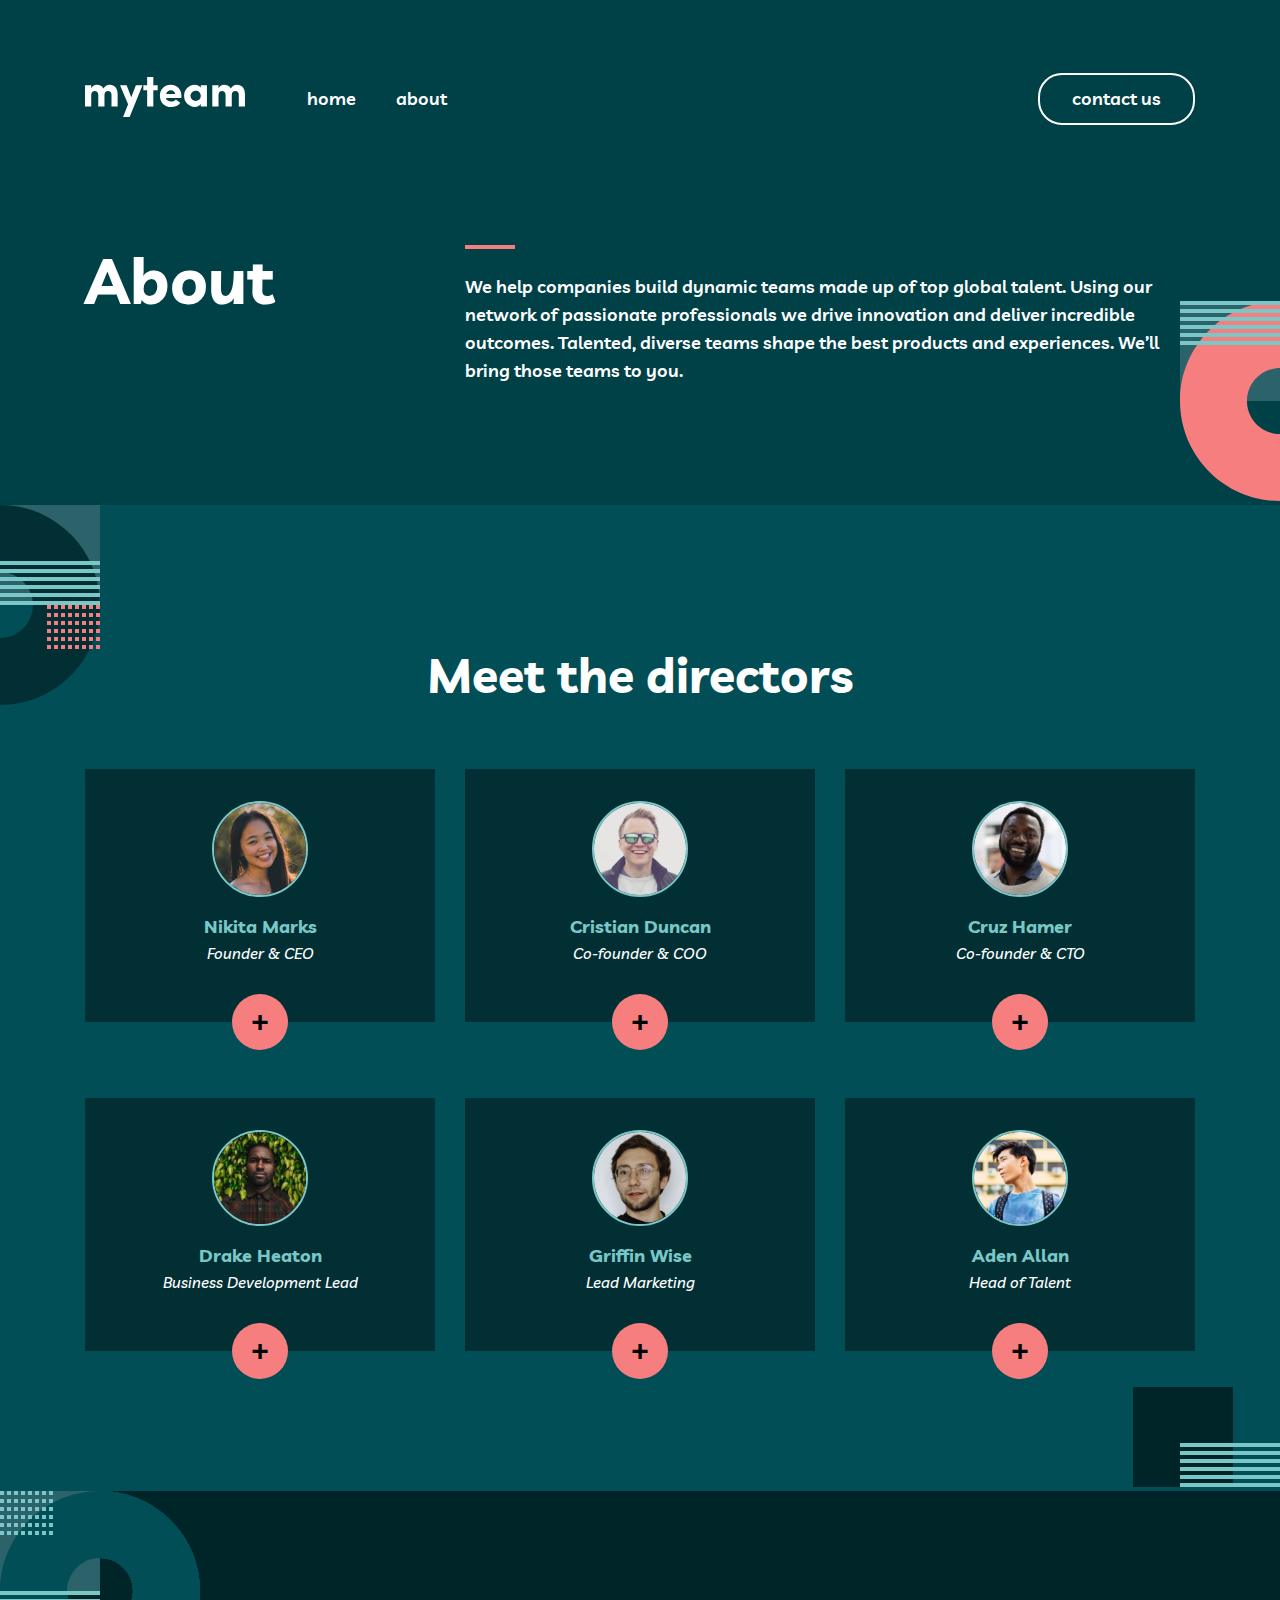
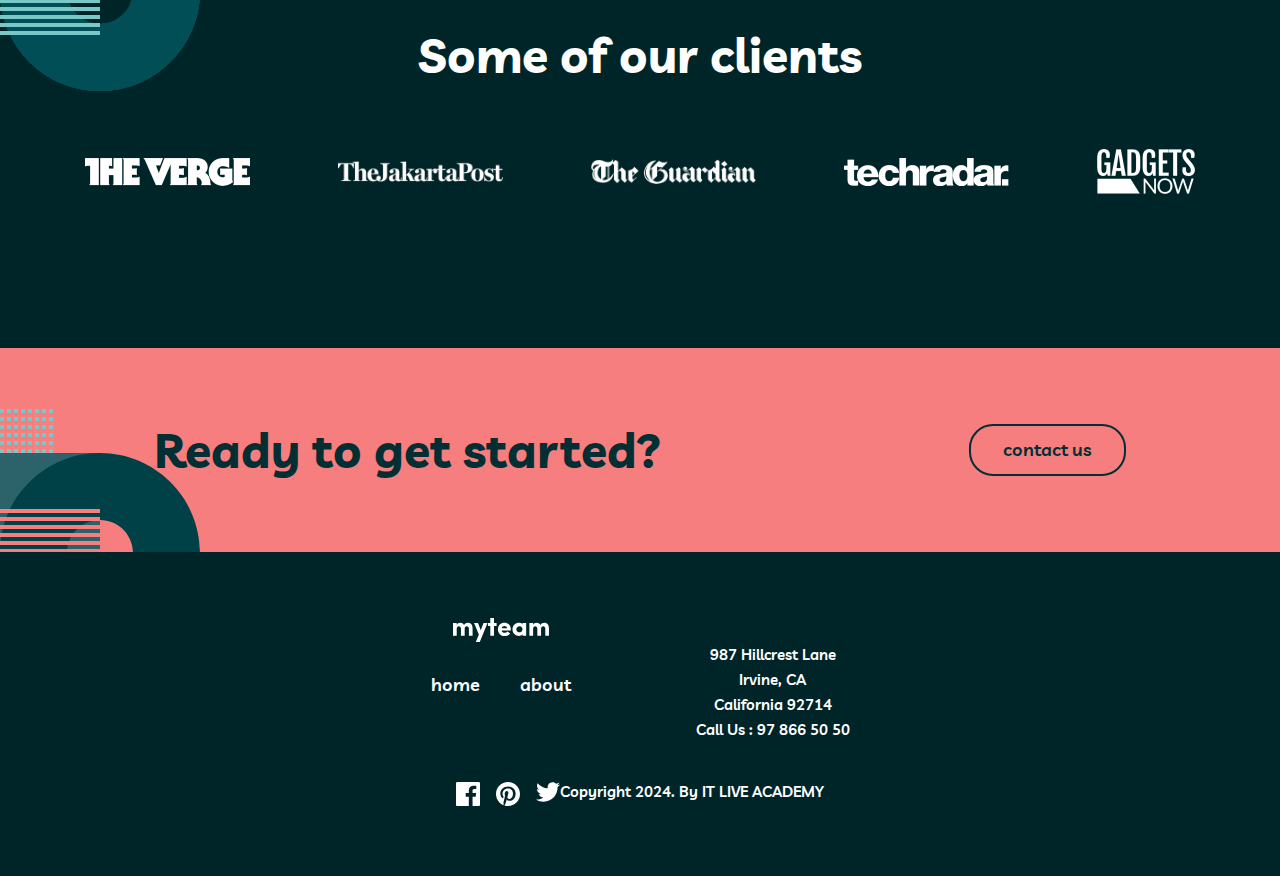
==== commit 576054d1: "Home Page myteam website finish" ====
--- a/about.html
+++ b/about.html
@@ -11,6 +11,7 @@
     <!-- links main.css file -->
     <link rel="stylesheet" href="./css/main.css">
     <link rel="stylesheet" href="./css/madia.css">
+    <script src="./app.js" defer></script>
 </head>
 <body>
 
@@ -18,7 +19,7 @@
   <div class="site-header-hero">
     <header class="site-header header">
       <div class="container d-flex">
-        <a href="#!" class="site-header__logo logo">
+        <a href="./index.html" class="site-header__logo logo">
           <img src="./img/logo.svg" alt="Site-logo" class="logo-image">
         </a>
 
@@ -267,15 +268,15 @@
       <div class="footer-info">
         <div class="footer-menu">
          <div class="footer-menu__list">
-          <a href="" class="footer-logo logo">
+          <a href="./index.html" class="footer-logo logo">
             <img src="./img/logo.svg" alt="Site logo" class="footer-logo__image">
           </a>
           <ul class="nav-list">
             <li class="nav-item">
-              <a href="#!" class="nav-link">home</a>
+              <a href="./index.html" class="nav-link">home</a>
             </li>
             <li class="nav-item">
-              <a href="#!" class="nav-link">about</a>
+              <a href="./about.html" class="nav-link">about</a>
             </li>
           </ul>
          </div>
--- a/css/main.css
+++ b/css/main.css
@@ -568,6 +568,7 @@
     position: absolute;
     bottom: -28px;
     transition: .4s;
+    z-index: 11;
 }
 .team-about__more:hover{
     cursor: pointer;
@@ -575,8 +576,11 @@
 
 }
 
-.team-about__more:hover ~ .team-card__content {
+/* .team-about__more:hover ~ .team-card__content {
     transform: scale(1);
+} */
+.active{
+    transform: scale(1) !important;
 }
 .team-card__content {
     width: 100%;
@@ -653,7 +657,7 @@
 
 /* CONTACT PAGE */
 .contact-page {
-    padding-top: 130px;
+    margin-top: 130px;
     padding-bottom: 128px;
     position: relative;
     overflow: hidden;
@@ -661,7 +665,7 @@
 .contact-page::before {
     content: url(../img/bg-pattern-about-2-contact-1.svg);
     position: absolute;
-    top: 20%;
+    top: 0;
     left: -100px;
 }
 .contact-page::after {
--- a/css/madia.css
+++ b/css/madia.css
@@ -249,8 +249,23 @@
     /* ABOUT CLIENTS */
 
     /* CONTACT PAGE */
+    .contact-page {
+        margin-top: 112px;
+        padding-bottom: 112px;
+    }
     .contact-page__inner {
         flex-wrap: wrap;
+        justify-content: center;  
+        row-gap: 64px;      
+    }
+    .contact-page__desc {
+        max-width: 515px;
+        width: 100%;
+        text-align: center;
+    }
+    .contact-page__ask {
+        margin-top: 24px;
+        margin-bottom: 24px;
     }
 
     /* CONTACT PAGE */
@@ -527,6 +542,47 @@
     }
 
     /* ABOUT CLIENTS */
+    
+    /* CONTACT PAGE */
+    .contact-page {
+        margin-top: 80px;
+        padding-bottom: 88px;
+    }
+    .contact-page::before{
+        display: none;
+    }
+    .contact-page__headline {
+        font-size: 40px;
+    }
+    .contact-page__ask {
+        margin-top: 16px;
+        margin-bottom: 40px;
+    }
+    .contact-page__inner {
+        flex-wrap: wrap;
+        justify-content: center;  
+        row-gap: 64px;      
+    }
+    .contact-page__desc {
+        max-width: 515px;
+        width: 100%;
+        text-align: center;
+    }
+    .contact-page__ask {
+        margin-top: 24px;
+        margin-bottom: 24px;
+    }
+    .contact-page__text{
+        text-align: start;
+        max-width: 232px;
+        width: 100%;
+    }
+    .contact-page::after {
+        bottom: -100px;
+    }
+
+    /* CONTACT PAGE */
+}
 
 
     /* SITE FOOTER */
